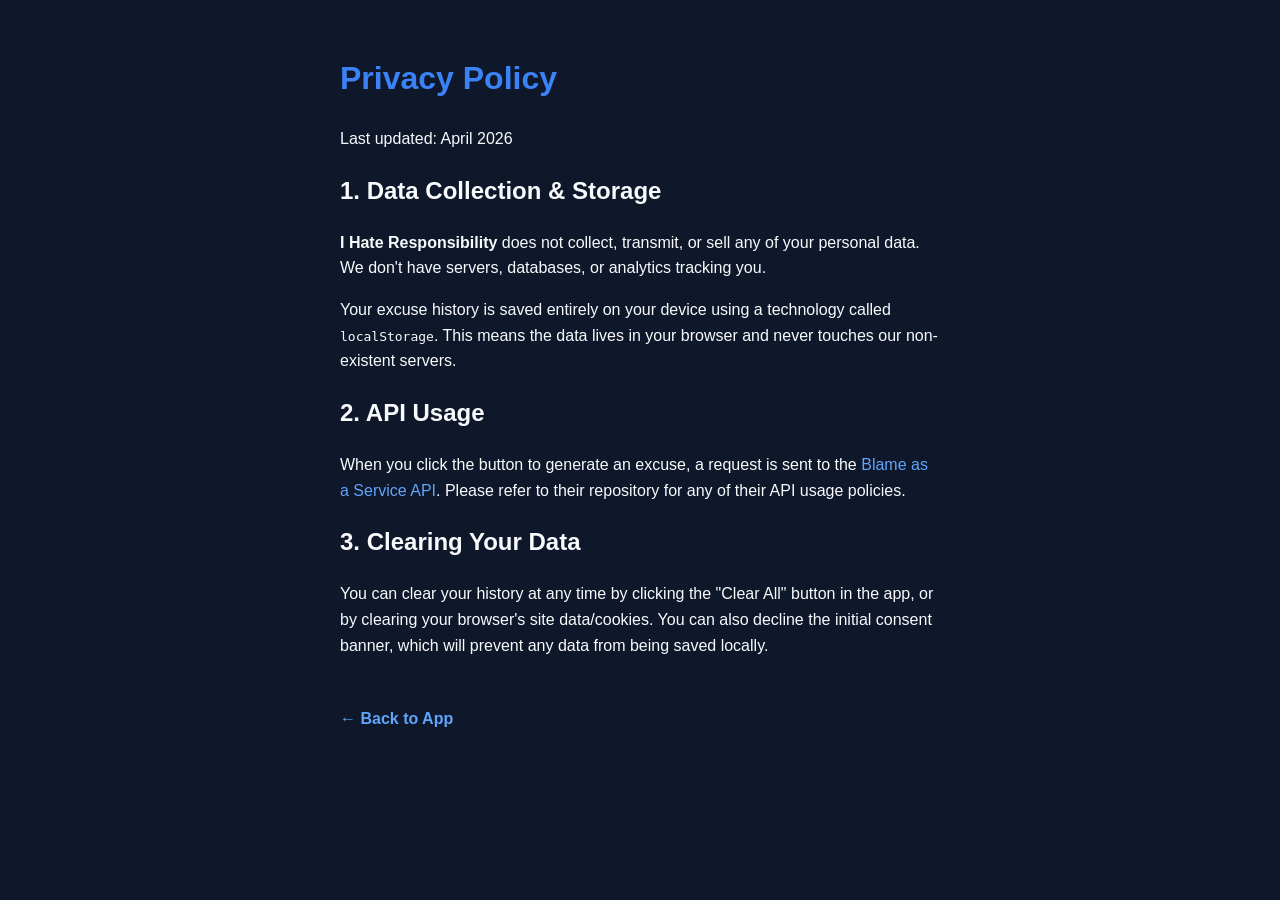
==== privacy.html @ 7168ebca "Initial commit: I Hate Responsibility web app" ====
<!DOCTYPE html>
<html lang="en">
<head>
  <meta charset="UTF-8">
  <meta name="viewport" content="width=device-width, initial-scale=1.0">
  <title>Privacy Policy - I Hate Responsibility</title>
  <style>
    body {
      font-family: -apple-system, BlinkMacSystemFont, 'Segoe UI', Roboto, Helvetica, Arial, sans-serif;
      background-color: #0f172a;
      color: #f8fafc;
      line-height: 1.6;
      max-width: 600px;
      margin: 0 auto;
      padding: 2rem;
    }
    h1 { color: #3b82f6; }
    a { color: #60a5fa; text-decoration: none; }
    a:hover { text-decoration: underline; }
    .back-link { display: inline-block; margin-top: 2rem; font-weight: 600; }
  </style>
</head>
<body>
  <h1>Privacy Policy</h1>
  <p>Last updated: April 2026</p>
  
  <h2>1. Data Collection & Storage</h2>
  <p><strong>I Hate Responsibility</strong> does not collect, transmit, or sell any of your personal data. We don't have servers, databases, or analytics tracking you.</p>
  <p>Your excuse history is saved entirely on your device using a technology called <code>localStorage</code>. This means the data lives in your browser and never touches our non-existent servers.</p>

  <h2>2. API Usage</h2>
  <p>When you click the button to generate an excuse, a request is sent to the <a href="https://github.com/sbmagar13/blame-as-a-service" target="_blank" rel="noopener">Blame as a Service API</a>. Please refer to their repository for any of their API usage policies.</p>

  <h2>3. Clearing Your Data</h2>
  <p>You can clear your history at any time by clicking the "Clear All" button in the app, or by clearing your browser's site data/cookies. You can also decline the initial consent banner, which will prevent any data from being saved locally.</p>

  <a href="index.html" class="back-link">← Back to App</a>
</body>
</html>
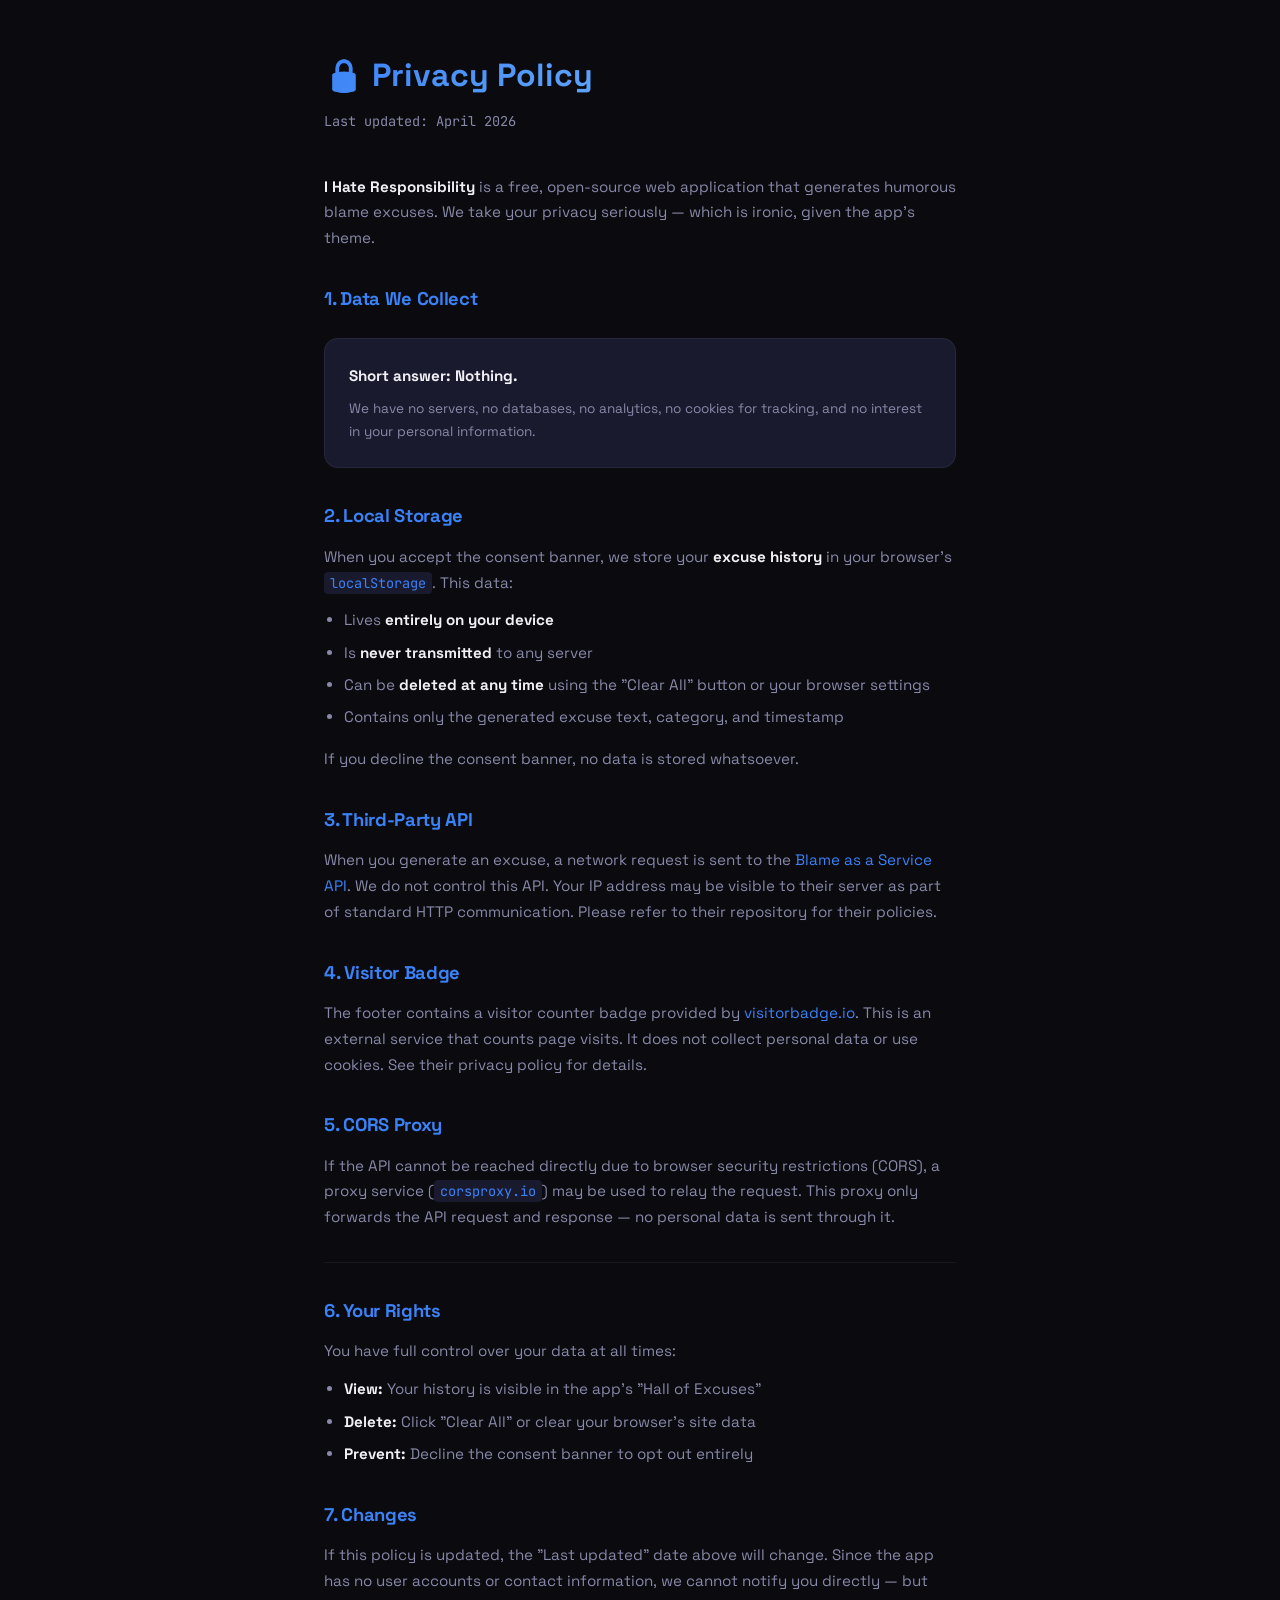
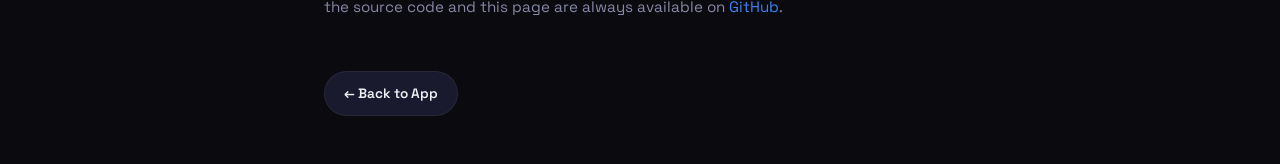
==== commit 0eb2d922: "v3: Full rebuild with 5 modes, polished privacy page & README" ====
--- a/privacy.html
+++ b/privacy.html
@@ -3,37 +3,80 @@
 <head>
   <meta charset="UTF-8">
   <meta name="viewport" content="width=device-width, initial-scale=1.0">
-  <title>Privacy Policy - I Hate Responsibility</title>
+  <title>Privacy Policy — I Hate Responsibility</title>
+  <meta name="description" content="Privacy Policy for the I Hate Responsibility web app.">
+  <link rel="preconnect" href="https://fonts.googleapis.com">
+  <link rel="preconnect" href="https://fonts.gstatic.com" crossorigin>
+  <link href="https://fonts.googleapis.com/css2?family=Space+Grotesk:wght@400;500;600;700&family=JetBrains+Mono:wght@400;500&display=swap" rel="stylesheet">
   <style>
-    body {
-      font-family: -apple-system, BlinkMacSystemFont, 'Segoe UI', Roboto, Helvetica, Arial, sans-serif;
-      background-color: #0f172a;
-      color: #f8fafc;
-      line-height: 1.6;
-      max-width: 600px;
-      margin: 0 auto;
-      padding: 2rem;
-    }
-    h1 { color: #3b82f6; }
-    a { color: #60a5fa; text-decoration: none; }
-    a:hover { text-decoration: underline; }
-    .back-link { display: inline-block; margin-top: 2rem; font-weight: 600; }
+    :root { --bg:#0a0a0f; --card:#1a1a2e; --text:#f0f0f5; --muted:#8888a8; --accent:#3b82f6; --border:rgba(255,255,255,.06); }
+    *{margin:0;padding:0;box-sizing:border-box}
+    body{font-family:'Space Grotesk',system-ui,sans-serif;background:var(--bg);color:var(--text);line-height:1.7;-webkit-font-smoothing:antialiased}
+    .container{max-width:680px;margin:0 auto;padding:3rem 1.5rem}
+    h1{font-size:2rem;margin-bottom:.5rem;background:linear-gradient(135deg,#3b82f6,#60a5fa,#93c5fd);-webkit-background-clip:text;-webkit-text-fill-color:transparent;background-clip:text}
+    .subtitle{color:var(--muted);font-size:.85rem;margin-bottom:2.5rem;font-family:'JetBrains Mono',monospace}
+    h2{font-size:1.15rem;margin:2rem 0 .75rem;color:var(--accent);letter-spacing:-.3px}
+    p,li{color:var(--muted);font-size:.95rem;margin-bottom:.75rem}
+    ul{padding-left:1.25rem;margin-bottom:1rem}
+    li{margin-bottom:.4rem}
+    strong{color:var(--text)}
+    code{font-family:'JetBrains Mono',monospace;font-size:.85rem;background:var(--card);padding:2px 6px;border-radius:4px;color:var(--accent)}
+    a{color:var(--accent);text-decoration:none;transition:color .2s}
+    a:hover{color:#93c5fd;text-decoration:underline}
+    .card{background:var(--card);border:1px solid var(--border);border-radius:14px;padding:1.5rem;margin:1.5rem 0}
+    .card h3{font-size:.95rem;margin-bottom:.5rem;color:var(--text)}
+    .card p{font-size:.85rem;margin-bottom:0}
+    .back{display:inline-flex;align-items:center;gap:.5rem;margin-top:2.5rem;padding:.6rem 1.2rem;background:var(--card);border:1px solid var(--border);border-radius:999px;font-weight:600;font-size:.85rem;color:var(--text);transition:all .2s}
+    .back:hover{border-color:var(--accent);background:rgba(59,130,246,.08);text-decoration:none}
+    .divider{border:none;border-top:1px solid var(--border);margin:2rem 0}
   </style>
 </head>
 <body>
-  <h1>Privacy Policy</h1>
-  <p>Last updated: April 2026</p>
-  
-  <h2>1. Data Collection & Storage</h2>
-  <p><strong>I Hate Responsibility</strong> does not collect, transmit, or sell any of your personal data. We don't have servers, databases, or analytics tracking you.</p>
-  <p>Your excuse history is saved entirely on your device using a technology called <code>localStorage</code>. This means the data lives in your browser and never touches our non-existent servers.</p>
+  <div class="container">
+    <h1>🔒 Privacy Policy</h1>
+    <p class="subtitle">Last updated: April 2026</p>
 
-  <h2>2. API Usage</h2>
-  <p>When you click the button to generate an excuse, a request is sent to the <a href="https://github.com/sbmagar13/blame-as-a-service" target="_blank" rel="noopener">Blame as a Service API</a>. Please refer to their repository for any of their API usage policies.</p>
+    <p><strong>I Hate Responsibility</strong> is a free, open-source web application that generates humorous blame excuses. We take your privacy seriously — which is ironic, given the app's theme.</p>
 
-  <h2>3. Clearing Your Data</h2>
-  <p>You can clear your history at any time by clicking the "Clear All" button in the app, or by clearing your browser's site data/cookies. You can also decline the initial consent banner, which will prevent any data from being saved locally.</p>
+    <h2>1. Data We Collect</h2>
+    <div class="card">
+      <h3>Short answer: Nothing.</h3>
+      <p>We have no servers, no databases, no analytics, no cookies for tracking, and no interest in your personal information.</p>
+    </div>
 
-  <a href="index.html" class="back-link">← Back to App</a>
+    <h2>2. Local Storage</h2>
+    <p>When you accept the consent banner, we store your <strong>excuse history</strong> in your browser's <code>localStorage</code>. This data:</p>
+    <ul>
+      <li>Lives <strong>entirely on your device</strong></li>
+      <li>Is <strong>never transmitted</strong> to any server</li>
+      <li>Can be <strong>deleted at any time</strong> using the "Clear All" button or your browser settings</li>
+      <li>Contains only the generated excuse text, category, and timestamp</li>
+    </ul>
+    <p>If you decline the consent banner, no data is stored whatsoever.</p>
+
+    <h2>3. Third-Party API</h2>
+    <p>When you generate an excuse, a network request is sent to the <a href="https://github.com/sbmagar13/blame-as-a-service" target="_blank" rel="noopener">Blame as a Service API</a>. We do not control this API. Your IP address may be visible to their server as part of standard HTTP communication. Please refer to their repository for their policies.</p>
+
+    <h2>4. Visitor Badge</h2>
+    <p>The footer contains a visitor counter badge provided by <a href="https://visitorbadge.io" target="_blank" rel="noopener">visitorbadge.io</a>. This is an external service that counts page visits. It does not collect personal data or use cookies. See their privacy policy for details.</p>
+
+    <h2>5. CORS Proxy</h2>
+    <p>If the API cannot be reached directly due to browser security restrictions (CORS), a proxy service (<code>corsproxy.io</code>) may be used to relay the request. This proxy only forwards the API request and response — no personal data is sent through it.</p>
+
+    <hr class="divider">
+
+    <h2>6. Your Rights</h2>
+    <p>You have full control over your data at all times:</p>
+    <ul>
+      <li><strong>View:</strong> Your history is visible in the app's "Hall of Excuses"</li>
+      <li><strong>Delete:</strong> Click "Clear All" or clear your browser's site data</li>
+      <li><strong>Prevent:</strong> Decline the consent banner to opt out entirely</li>
+    </ul>
+
+    <h2>7. Changes</h2>
+    <p>If this policy is updated, the "Last updated" date above will change. Since the app has no user accounts or contact information, we cannot notify you directly — but the source code and this page are always available on <a href="https://github.com/srg-sphynx/I-hate-responsibility" target="_blank" rel="noopener">GitHub</a>.</p>
+
+    <a href="index.html" class="back">← Back to App</a>
+  </div>
 </body>
 </html>
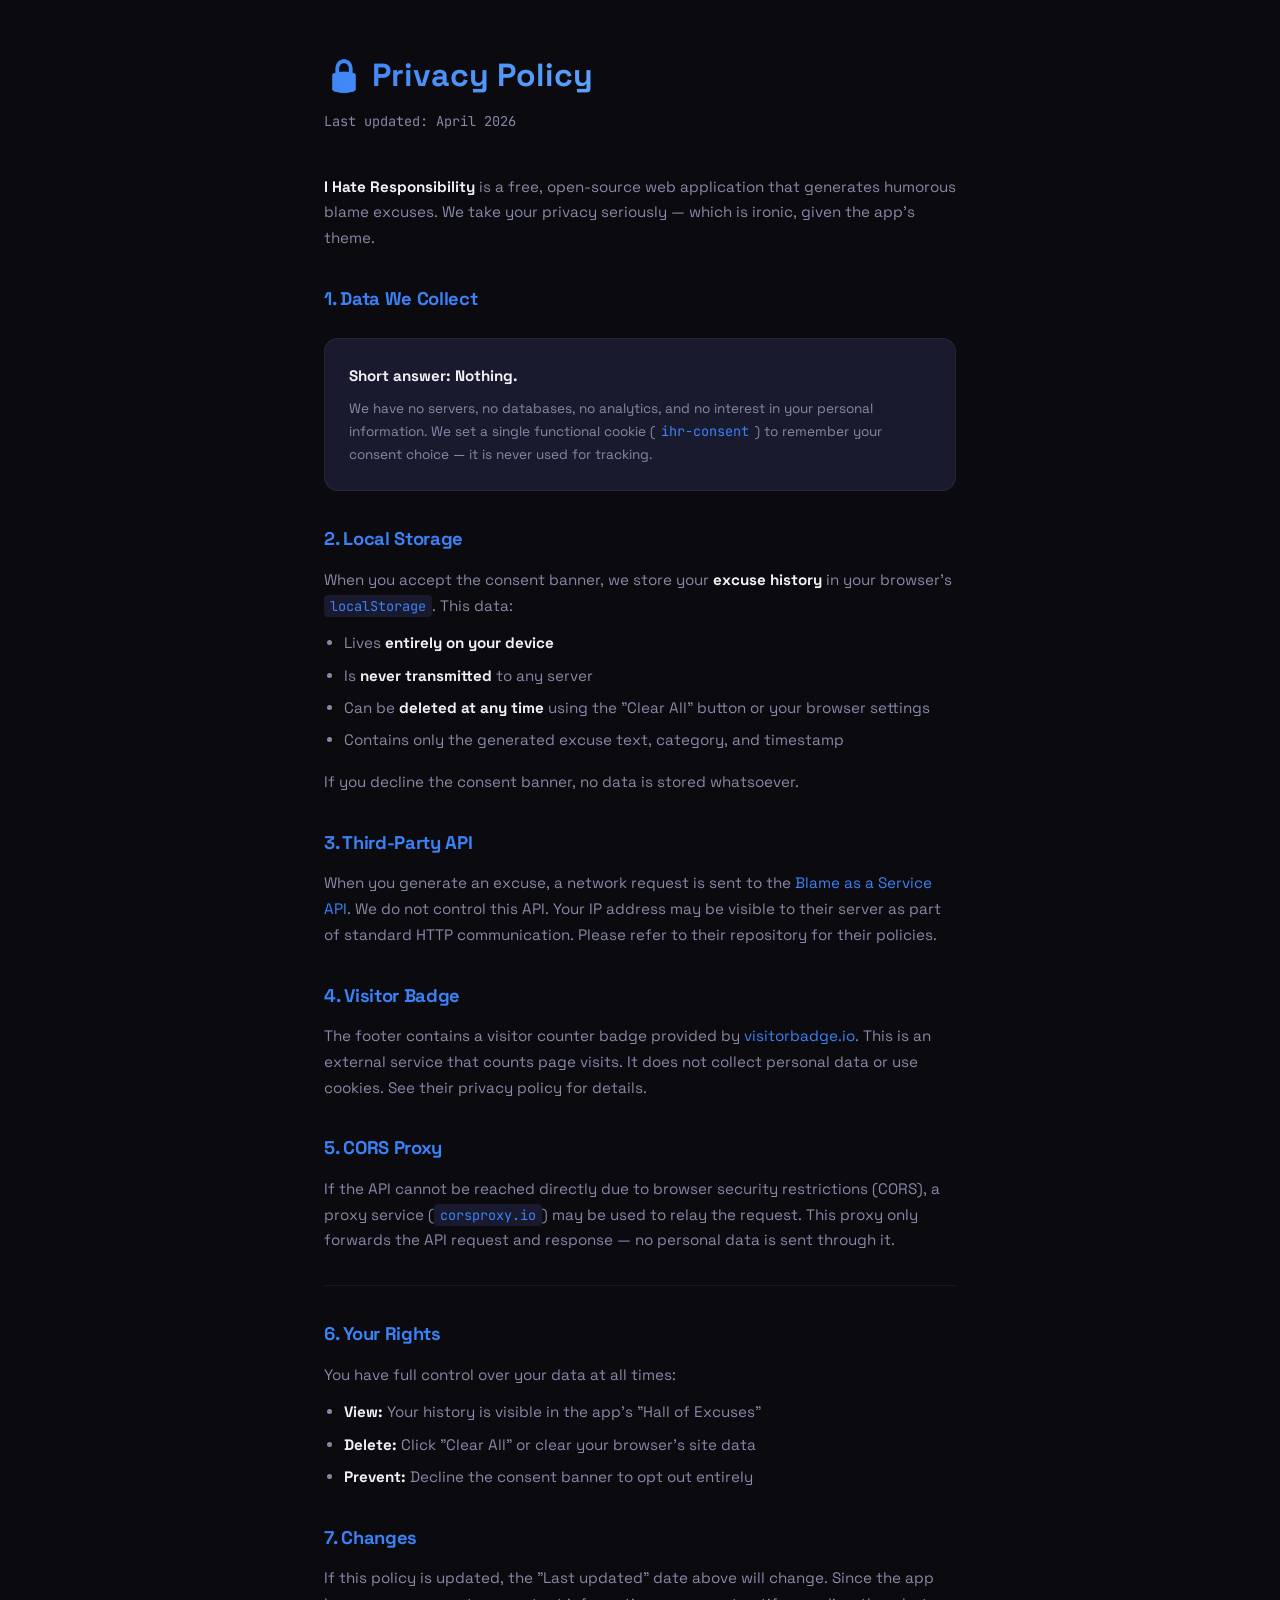
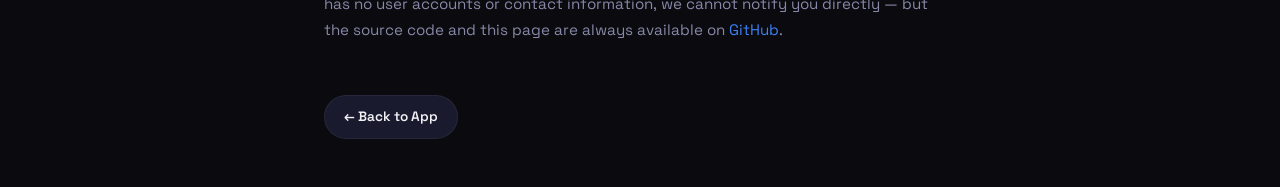
==== commit 8897dc4a: "QC: fix roulette undefined bug, counter grammar, button types, privacy cookie wording, gitignore" ====
--- a/privacy.html
+++ b/privacy.html
@@ -41,7 +41,7 @@
     <h2>1. Data We Collect</h2>
     <div class="card">
       <h3>Short answer: Nothing.</h3>
-      <p>We have no servers, no databases, no analytics, no cookies for tracking, and no interest in your personal information.</p>
+      <p>We have no servers, no databases, no analytics, and no interest in your personal information. We set a single functional cookie (<code>ihr-consent</code>) to remember your consent choice — it is never used for tracking.</p>
     </div>
 
     <h2>2. Local Storage</h2>
